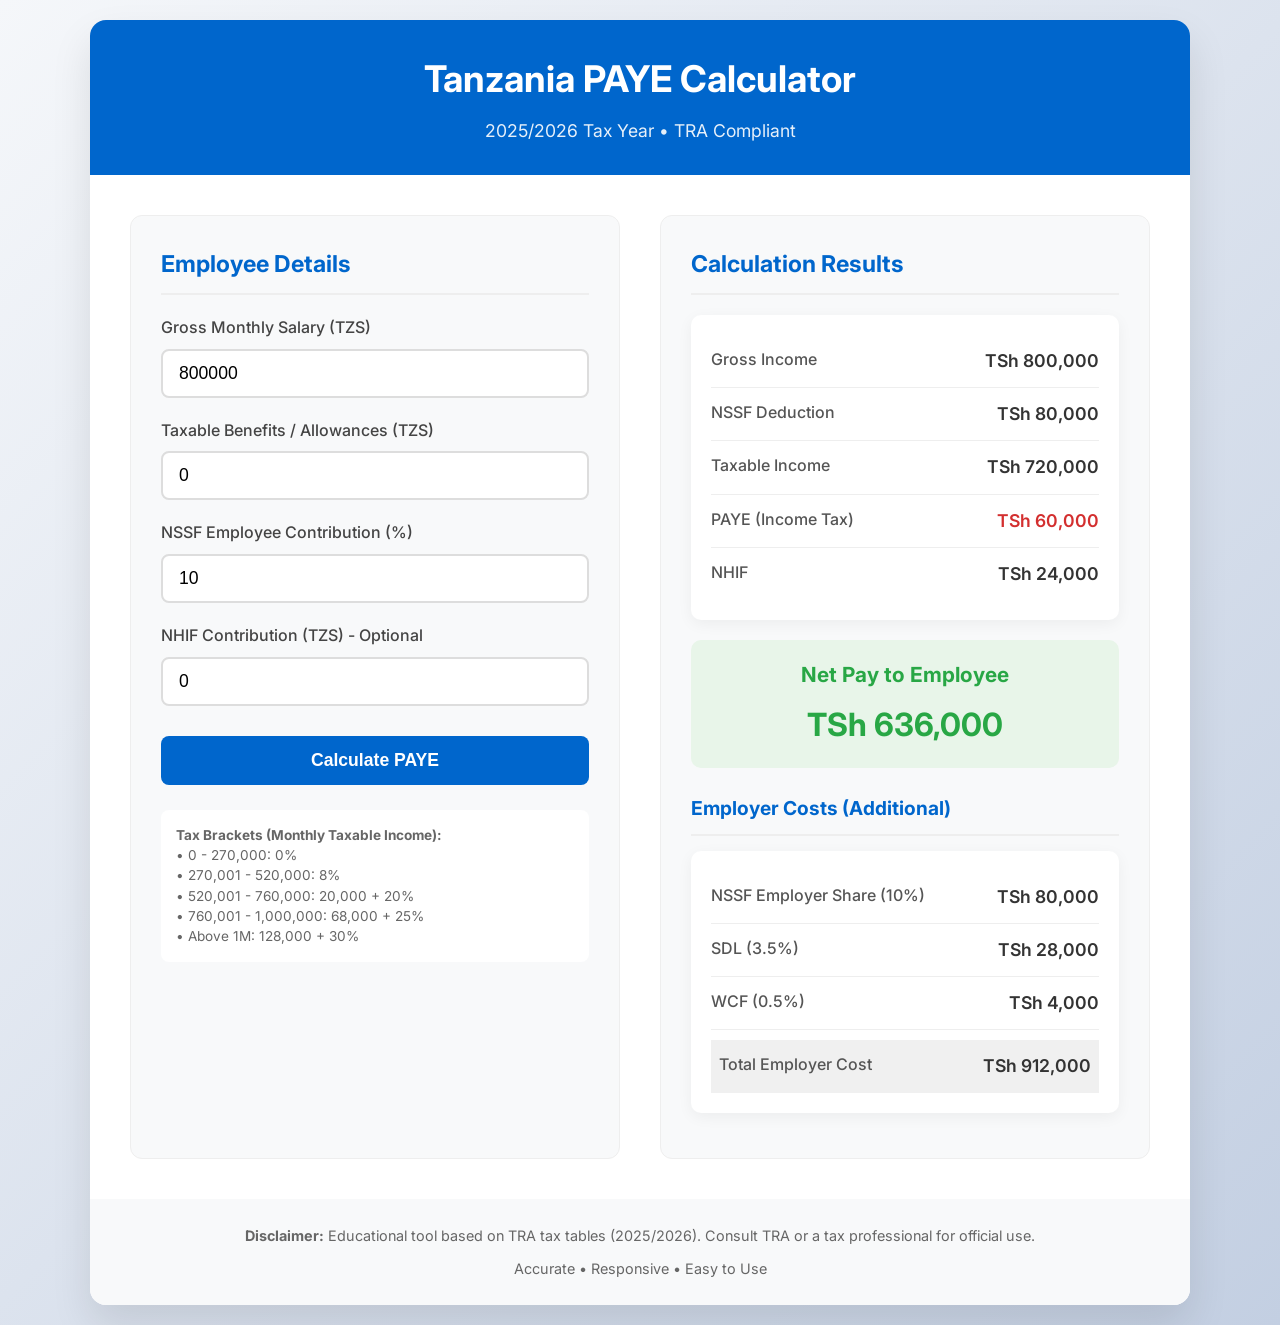
==== index.html @ cc4e22df "Rename PAYE.html to index.html" ====
<!DOCTYPE html>
<html lang="en">
<head>
    <meta charset="UTF-8">
    <meta name="viewport" content="width=device-width, initial-scale=1.0">
    <title>Tanzania PAYE Calculator 2026</title>
    <link rel="stylesheet" href="PAYE.css">
</head>
<body>
    <div class="container">
        <header>
            <h1>Tanzania PAYE Calculator</h1>
            <p class="subtitle">2025/2026 Tax Year • TRA Compliant</p>
        </header>
        
        <div class="main">
            <!-- Input Section -->
            <div class="input-section">
                <h2>Employee Details</h2>
                
                <div class="form-group">
                    <label for="gross">Gross Monthly Salary (TZS)</label>
                    <input type="number" id="gross" value="800000" placeholder="e.g. 800000">
                </div>
                
                <div class="form-group">
                    <label for="benefits">Taxable Benefits / Allowances (TZS)</label>
                    <input type="number" id="benefits" value="0" placeholder="0">
                </div>
                
                <div class="form-group">
                    <label for="nssf">NSSF Employee Contribution (%)</label>
                    <input type="number" id="nssf" value="10" step="0.1" placeholder="10">
                </div>
                
                <div class="form-group">
                    <label for="nhif">NHIF Contribution (TZS) - Optional</label>
                    <input type="number" id="nhif" value="0" placeholder="Auto or manual">
                </div>
                
                <button onclick="calculatePAYE()">Calculate PAYE</button>
                
                <div class="note">
                    <strong>Tax Brackets (Monthly Taxable Income):</strong><br>
                    • 0 - 270,000: 0%<br>
                    • 270,001 - 520,000: 8%<br>
                    • 520,001 - 760,000: 20,000 + 20%<br>
                    • 760,001 - 1,000,000: 68,000 + 25%<br>
                    • Above 1M: 128,000 + 30%
                </div>
            </div>
            
            <!-- Results Section -->
            <div class="result-section">
                <h2>Calculation Results</h2>
                
                <div id="results" style="display: none;">
                    <div class="result">
                        <div class="result-row">
                            <span class="label">Gross Income</span>
                            <span class="value" id="grossOut">0</span>
                        </div>
                        <div class="result-row">
                            <span class="label">NSSF Deduction</span>
                            <span class="value" id="nssfOut">0</span>
                        </div>
                        <div class="result-row">
                            <span class="label">Taxable Income</span>
                            <span class="value" id="taxableOut">0</span>
                        </div>
                        <div class="result-row">
                            <span class="label">PAYE (Income Tax)</span>
                            <span class="value" id="payeOut" style="color: #d32f2f;">0</span>
                        </div>
                        <div class="result-row">
                            <span class="label">NHIF</span>
                            <span class="value" id="nhifOut">0</span>
                        </div>
                    </div>
                    
                    <div class="total">
                        <div>Net Pay to Employee</div>
                        <div id="netOut" style="font-size: 2rem; margin-top: 8px;">0 TZS</div>
                    </div>
                    
                    <div style="margin-top: 25px;">
                        <h2 style="font-size: 1.2rem; margin-bottom: 15px;">Employer Costs (Additional)</h2>
                        <div class="result">
                            <div class="result-row">
                                <span class="label">NSSF Employer Share (10%)</span>
                                <span class="value" id="nssfEmployer">0</span>
                            </div>
                            <div class="result-row">
                                <span class="label">SDL (3.5%)</span>
                                <span class="value" id="sdlOut">0</span>
                            </div>
                            <div class="result-row">
                                <span class="label">WCF (0.5%)</span>
                                <span class="value" id="wcfOut">0</span>
                            </div>
                            <div class="result-row" style="font-weight: 600; background: #f0f0f0; margin-top: 10px; padding: 12px 8px;">
                                <span class="label">Total Employer Cost</span>
                                <span class="value" id="totalEmployer">0</span>
                            </div>
                        </div>
                    </div>
                </div>
                
                <div id="placeholder">
                    <p style="text-align:center; padding: 80px 20px; color:#888; font-size: 1.4rem;">
                        Enter salary above and click Calculate
                    </p>
                </div>
            </div>
        </div>
        
        <div class="footer">
            <p><strong>Disclaimer:</strong> Educational tool based on TRA tax tables (2025/2026). Consult TRA or a tax professional for official use.</p>
            <p style="margin-top: 10px;">Accurate • Responsive • Easy to Use</p>
        </div>
    </div>

    <script src="PAYE.js"></script>
</body>
</html>
---- PAYE.css ----
@import url('https://fonts.googleapis.com/css2?family=Inter:wght@400;500;600&display=swap');

:root {
    --primary: #0066cc;
    --success: #28a745;
    --text: #333;
}

* {
    margin: 0;
    padding: 0;
    box-sizing: border-box;
}

body {
    font-family: 'Inter', system-ui, sans-serif;
    background: linear-gradient(135deg, #f5f7fa 0%, #c3cfe2 100%);
    color: var(--text);
    line-height: 1.6;
    padding: 20px;
    min-height: 100vh;
}

.container {
    max-width: 1100px;
    margin: 0 auto;
    background: white;
    border-radius: 16px;
    box-shadow: 0 20px 40px rgba(0, 0, 0, 0.1);
    overflow: hidden;
}

header {
    background: var(--primary);
    color: white;
    padding: 30px 40px;
    text-align: center;
}

h1 {
    font-size: 2.3rem;
    margin-bottom: 8px;
}

.subtitle {
    opacity: 0.9;
    font-size: 1.1rem;
}

.main {
    display: grid;
    grid-template-columns: 1fr 1fr;
    gap: 40px;
    padding: 40px;
}

.input-section, .result-section {
    background: #f8f9fa;
    padding: 30px;
    border-radius: 12px;
    border: 1px solid #eee;
}

h2 {
    color: var(--primary);
    margin-bottom: 20px;
    font-size: 1.45rem;
    border-bottom: 2px solid #eee;
    padding-bottom: 10px;
}

.form-group {
    margin-bottom: 20px;
}

label {
    display: block;
    margin-bottom: 8px;
    font-weight: 500;
    color: #444;
}

input {
    width: 100%;
    padding: 12px 16px;
    border: 2px solid #ddd;
    border-radius: 8px;
    font-size: 1.1rem;
    transition: all 0.3s;
}

input:focus {
    outline: none;
    border-color: var(--primary);
    box-shadow: 0 0 0 3px rgba(0, 102, 204, 0.1);
}

.result {
    background: white;
    padding: 20px;
    border-radius: 10px;
    margin-bottom: 15px;
    box-shadow: 0 4px 15px rgba(0, 0, 0, 0.05);
}

.result-row {
    display: flex;
    justify-content: space-between;
    padding: 12px 0;
    border-bottom: 1px solid #eee;
}

.result-row:last-child {
    border-bottom: none;
}

.label {
    font-weight: 500;
    color: #555;
}

.value {
    font-weight: 600;
    font-size: 1.1rem;
}

.total {
    background: #e8f5e9;
    font-size: 1.3rem;
    font-weight: 700;
    color: var(--success);
    padding: 18px;
    border-radius: 10px;
    margin-top: 20px;
    text-align: center;
}

button {
    background: var(--primary);
    color: white;
    border: none;
    padding: 14px 32px;
    font-size: 1.1rem;
    font-weight: 600;
    border-radius: 8px;
    cursor: pointer;
    width: 100%;
    margin-top: 10px;
    transition: all 0.3s;
}

button:hover {
    background: #0052a3;
    transform: translateY(-2px);
}

.footer {
    text-align: center;
    padding: 25px;
    color: #666;
    font-size: 0.9rem;
    background: #f8f9fa;
}

.note {
    font-size: 0.85rem;
    color: #666;
    margin-top: 25px;
    line-height: 1.5;
    background: #fff;
    padding: 15px;
    border-radius: 8px;
}

@media (max-width: 768px) {
    .main {
        grid-template-columns: 1fr;
        gap: 20px;
        padding: 20px;
    }
}
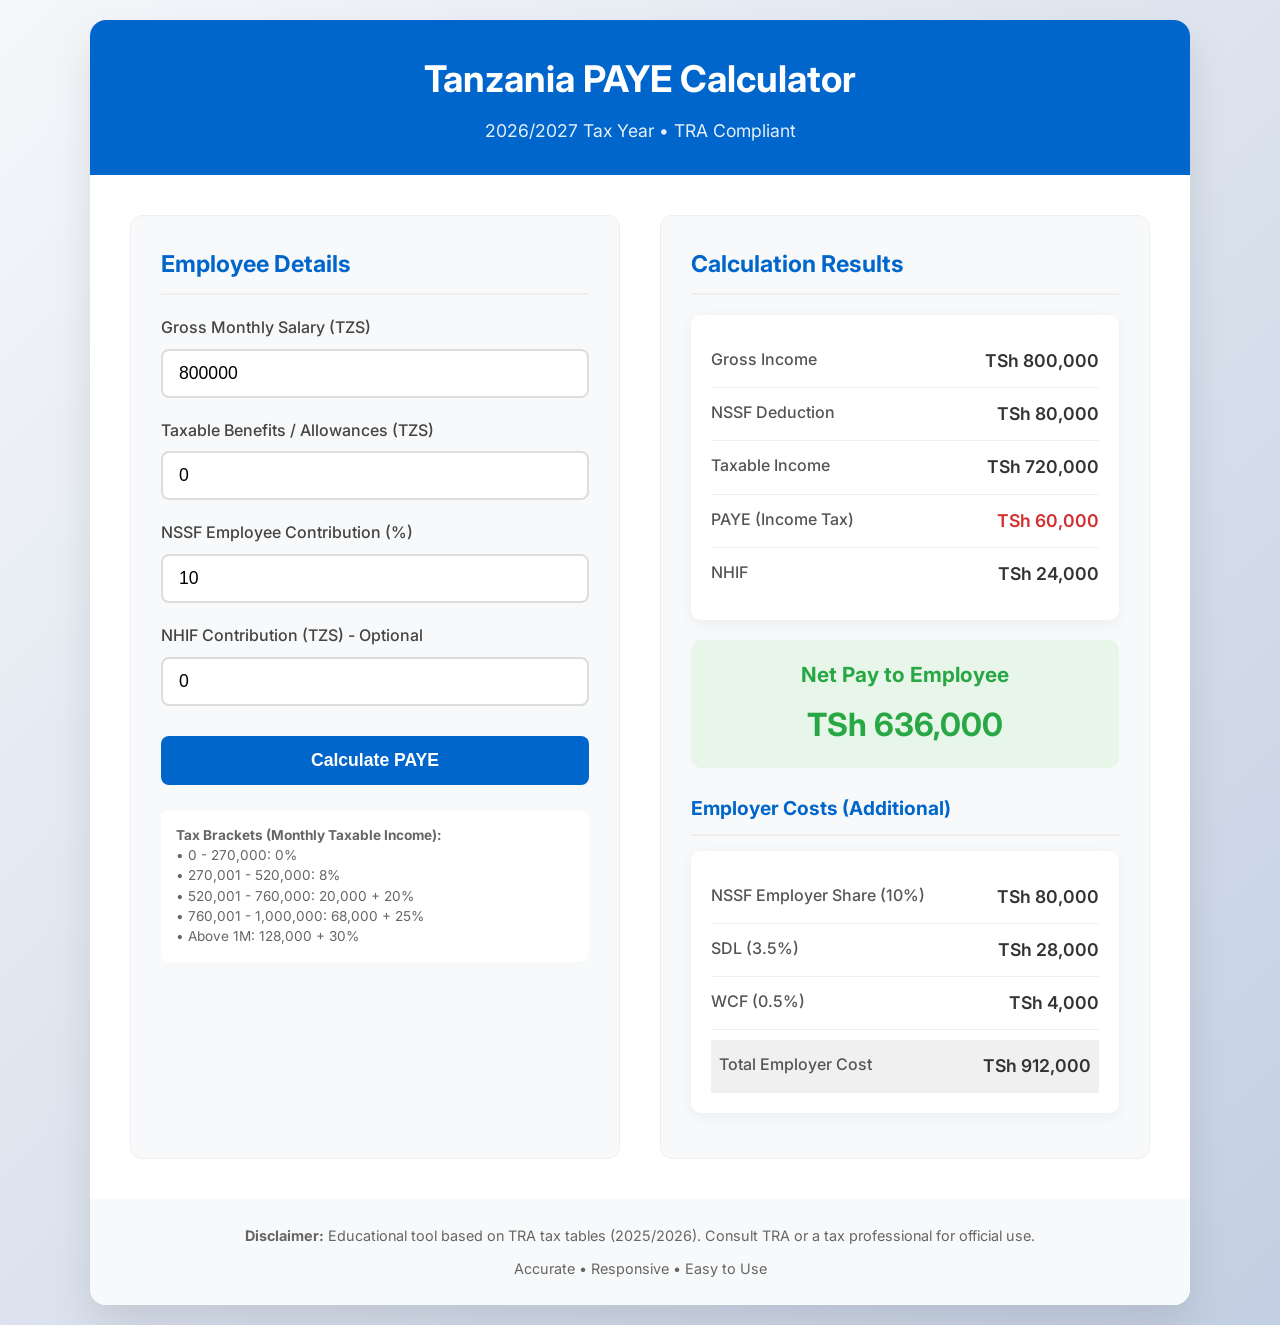
==== commit ee1db7e5: "Update tax year in subtitle to 2026/2027" ====
--- a/index.html
+++ b/index.html
@@ -10,7 +10,7 @@
     <div class="container">
         <header>
             <h1>Tanzania PAYE Calculator</h1>
-            <p class="subtitle">2025/2026 Tax Year • TRA Compliant</p>
+            <p class="subtitle">2026/2027 Tax Year • TRA Compliant</p>
         </header>
         
         <div class="main">
@@ -122,4 +122,4 @@
 
     <script src="PAYE.js"></script>
 </body>
-</html>+</html>
